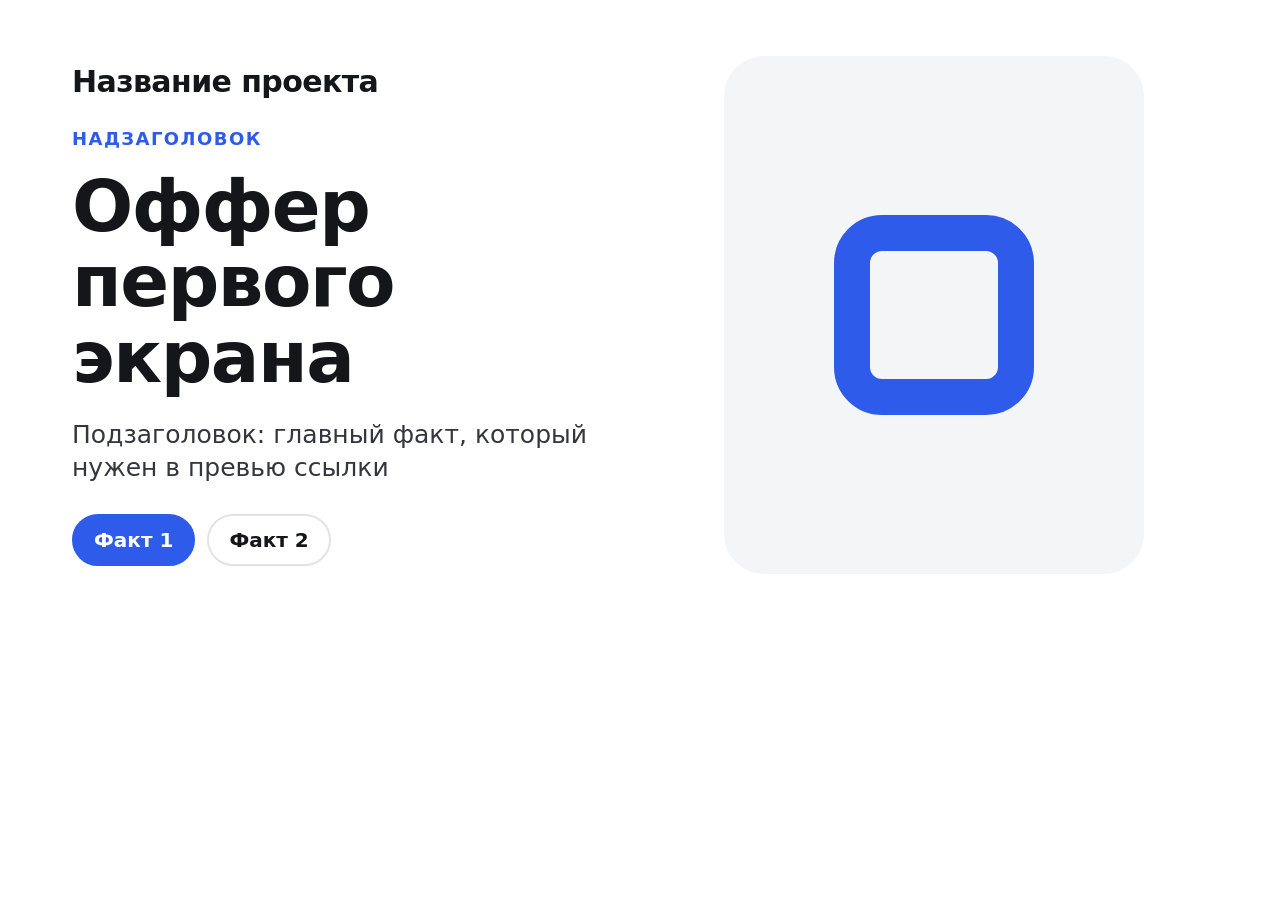
==== docs/design/og-image/og-image.html @ ccb78d3c "start" ====
<!DOCTYPE html>
<html lang="ru">
<head>
    <meta charset="UTF-8">
    <meta name="viewport" content="width=1200">
    <meta name="robots" content="noindex">
    <title>Шаблон картинки превью 1200×630</title>
    <!--
        Исходник картинки для og:image. Не часть сайта: в dist не попадает.
        Рендер в assets/img/og-image.jpg — bin/build-og-image.php (см. docs/design/og-image/README.md).
        Стили встроены, чтобы шаблон был самодостаточным; цвета и шрифты — из assets/css/base/vars.css.
        В шаблоне проекта — нейтральная заглушка: замените тексты, цвета, шрифты и визуал.
        Свои шрифты подключаются @font-face с путём '../../../assets/fonts/…woff2'.
    -->
    <style>
        :root {
            --og-bg: #FFFFFF;
            --og-surface: #F4F5F7;
            --og-accent: #2F5BEA;
            --og-heading: #14161A;
            --og-text: #33363D;
            --og-line: #E1E3E8;
        }

        * { box-sizing: border-box; margin: 0; padding: 0; }

        html, body {
            width: 1200px;
            height: 630px;
            overflow: hidden;
            background: var(--og-bg);
        }

        .og {
            display: grid;
            grid-template-columns: 1fr 420px;
            width: 1200px;
            height: 630px;
            padding: 56px 56px 56px 72px;
            gap: 48px;
            font-family: system-ui, -apple-system, 'Segoe UI', Roboto, Arial, sans-serif;
            color: var(--og-text);
        }

        .og__content {
            display: flex;
            flex-direction: column;
            justify-content: space-between;
            padding-block: 8px;
        }

        .og__logo {
            color: var(--og-heading);
            font-size: 30px;
            font-weight: 700;
            letter-spacing: -0.02em;
        }

        .og__eyebrow {
            margin-bottom: 20px;
            color: var(--og-accent);
            font-size: 18px;
            font-weight: 600;
            letter-spacing: 0.08em;
            text-transform: uppercase;
        }

        .og__title {
            color: var(--og-heading);
            font-size: 72px;
            font-weight: 700;
            line-height: 1.05;
            letter-spacing: -0.02em;
        }

        .og__lead {
            max-width: 560px;
            margin-top: 22px;
            font-size: 25px;
            line-height: 1.35;
        }

        .og__facts {
            display: flex;
            gap: 12px;
            list-style: none;
        }

        .og__fact {
            padding: 12px 20px;
            border: 2px solid var(--og-line);
            border-radius: 999px;
            color: var(--og-heading);
            font-size: 20px;
            font-weight: 600;
            white-space: nowrap;
        }

        .og__fact--accent {
            border-color: var(--og-accent);
            background: var(--og-accent);
            color: #FFFFFF;
        }

        /* Место под визуал: фото товара, скриншот, знак. Картинку — <img> с путём '../../../assets/img/…' */
        .og__stage {
            display: grid;
            place-items: center;
            border-radius: 40px;
            background: var(--og-surface);
        }

        .og__mark {
            width: 200px;
            height: 200px;
            border: 36px solid var(--og-accent);
            border-radius: 48px;
        }
    </style>
</head>
<body>
    <div class="og">
        <div class="og__content">
            <p class="og__logo">Название проекта</p>
            <div>
                <p class="og__eyebrow">Надзаголовок</p>
                <h1 class="og__title">Оффер первого экрана</h1>
                <p class="og__lead">Подзаголовок: главный факт, который нужен в превью ссылки</p>
            </div>
            <ul class="og__facts">
                <li class="og__fact og__fact--accent">Факт 1</li>
                <li class="og__fact">Факт 2</li>
            </ul>
        </div>
        <div class="og__stage" aria-hidden="true">
            <div class="og__mark"></div>
        </div>
    </div>
</body>
</html>
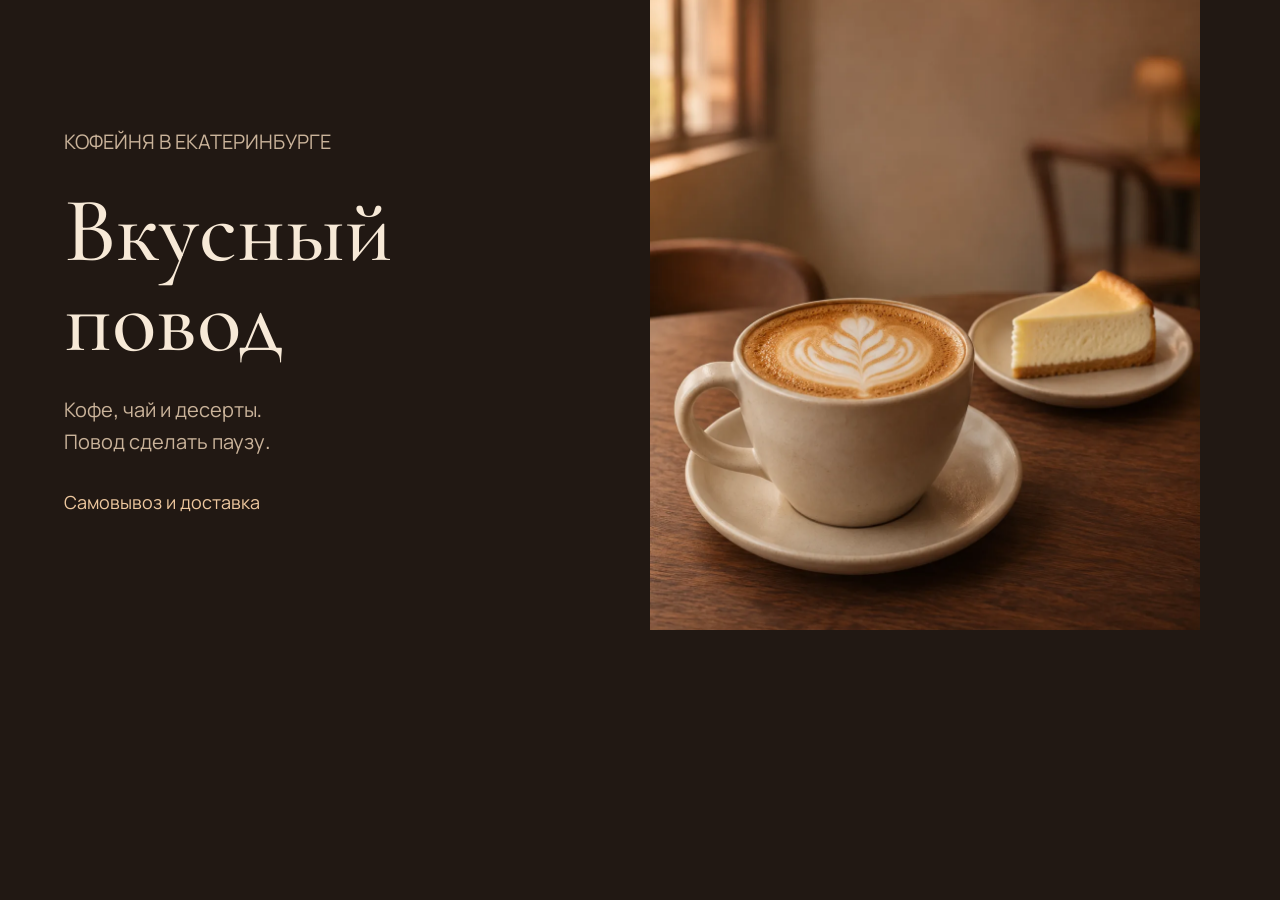
==== commit 50b3ea96: "Build coffee shop landing and prepare GitHub Pages deployment" ====
--- a/docs/design/og-image/og-image.html
+++ b/docs/design/og-image/og-image.html
@@ -1,140 +1,8 @@
 <!DOCTYPE html>
-<html lang="ru">
-<head>
-    <meta charset="UTF-8">
-    <meta name="viewport" content="width=1200">
-    <meta name="robots" content="noindex">
-    <title>Шаблон картинки превью 1200×630</title>
-    <!--
-        Исходник картинки для og:image. Не часть сайта: в dist не попадает.
-        Рендер в assets/img/og-image.jpg — bin/build-og-image.php (см. docs/design/og-image/README.md).
-        Стили встроены, чтобы шаблон был самодостаточным; цвета и шрифты — из assets/css/base/vars.css.
-        В шаблоне проекта — нейтральная заглушка: замените тексты, цвета, шрифты и визуал.
-        Свои шрифты подключаются @font-face с путём '../../../assets/fonts/…woff2'.
-    -->
-    <style>
-        :root {
-            --og-bg: #FFFFFF;
-            --og-surface: #F4F5F7;
-            --og-accent: #2F5BEA;
-            --og-heading: #14161A;
-            --og-text: #33363D;
-            --og-line: #E1E3E8;
-        }
-
-        * { box-sizing: border-box; margin: 0; padding: 0; }
-
-        html, body {
-            width: 1200px;
-            height: 630px;
-            overflow: hidden;
-            background: var(--og-bg);
-        }
-
-        .og {
-            display: grid;
-            grid-template-columns: 1fr 420px;
-            width: 1200px;
-            height: 630px;
-            padding: 56px 56px 56px 72px;
-            gap: 48px;
-            font-family: system-ui, -apple-system, 'Segoe UI', Roboto, Arial, sans-serif;
-            color: var(--og-text);
-        }
-
-        .og__content {
-            display: flex;
-            flex-direction: column;
-            justify-content: space-between;
-            padding-block: 8px;
-        }
-
-        .og__logo {
-            color: var(--og-heading);
-            font-size: 30px;
-            font-weight: 700;
-            letter-spacing: -0.02em;
-        }
-
-        .og__eyebrow {
-            margin-bottom: 20px;
-            color: var(--og-accent);
-            font-size: 18px;
-            font-weight: 600;
-            letter-spacing: 0.08em;
-            text-transform: uppercase;
-        }
-
-        .og__title {
-            color: var(--og-heading);
-            font-size: 72px;
-            font-weight: 700;
-            line-height: 1.05;
-            letter-spacing: -0.02em;
-        }
-
-        .og__lead {
-            max-width: 560px;
-            margin-top: 22px;
-            font-size: 25px;
-            line-height: 1.35;
-        }
-
-        .og__facts {
-            display: flex;
-            gap: 12px;
-            list-style: none;
-        }
-
-        .og__fact {
-            padding: 12px 20px;
-            border: 2px solid var(--og-line);
-            border-radius: 999px;
-            color: var(--og-heading);
-            font-size: 20px;
-            font-weight: 600;
-            white-space: nowrap;
-        }
-
-        .og__fact--accent {
-            border-color: var(--og-accent);
-            background: var(--og-accent);
-            color: #FFFFFF;
-        }
-
-        /* Место под визуал: фото товара, скриншот, знак. Картинку — <img> с путём '../../../assets/img/…' */
-        .og__stage {
-            display: grid;
-            place-items: center;
-            border-radius: 40px;
-            background: var(--og-surface);
-        }
-
-        .og__mark {
-            width: 200px;
-            height: 200px;
-            border: 36px solid var(--og-accent);
-            border-radius: 48px;
-        }
-    </style>
-</head>
-<body>
-    <div class="og">
-        <div class="og__content">
-            <p class="og__logo">Название проекта</p>
-            <div>
-                <p class="og__eyebrow">Надзаголовок</p>
-                <h1 class="og__title">Оффер первого экрана</h1>
-                <p class="og__lead">Подзаголовок: главный факт, который нужен в превью ссылки</p>
-            </div>
-            <ul class="og__facts">
-                <li class="og__fact og__fact--accent">Факт 1</li>
-                <li class="og__fact">Факт 2</li>
-            </ul>
-        </div>
-        <div class="og__stage" aria-hidden="true">
-            <div class="og__mark"></div>
-        </div>
-    </div>
-</body>
-</html>
+<html lang="ru"><head><meta charset="UTF-8"><title>Вкусный повод: превью ссылки</title><style>
+@font-face {font-family: Cormorant;src:url('../../../assets/fonts/cormorant-garamond-cyrillic.woff2')}
+@font-face {font-family: Cormorant;src:url('../../../assets/fonts/cormorant-garamond-latin.woff2');unicode-range:U+0000-00FF}
+@font-face {font-family: Manrope;src:url('../../../assets/fonts/manrope-cyrillic.woff2')}
+*{box-sizing:border-box}html,body{width:1200px;height:630px;margin:0;overflow:hidden;background:#211813;color:#F7E9D7}
+body{display:grid;grid-template-columns:650px 550px;font-family:Manrope,sans-serif}main{padding:70px 20px 60px 64px;display:flex;flex-direction:column;justify-content:center}p{font-size:20px;line-height:1.6;margin:0;color:#CAB39A}h1{font-family:Cormorant,serif;font-weight:500;font-size:92px;line-height:.98;margin:28px 0}strong{font-weight:500;color:#EDC79E}img{width:550px;height:630px;object-fit:cover}footer{margin-top:32px;font-size:18px;color:#EDC79E}
+</style></head><body><main><p>КОФЕЙНЯ В ЕКАТЕРИНБУРГЕ</p><h1>Вкусный<br>повод</h1><p>Кофе, чай и десерты.<br>Повод сделать паузу.</p><footer>Самовывоз и доставка</footer></main><img src="../../../assets/img/hero/photo_1@2x.webp" width="550" height="630" alt="Капучино и чизкейк"></body></html>
